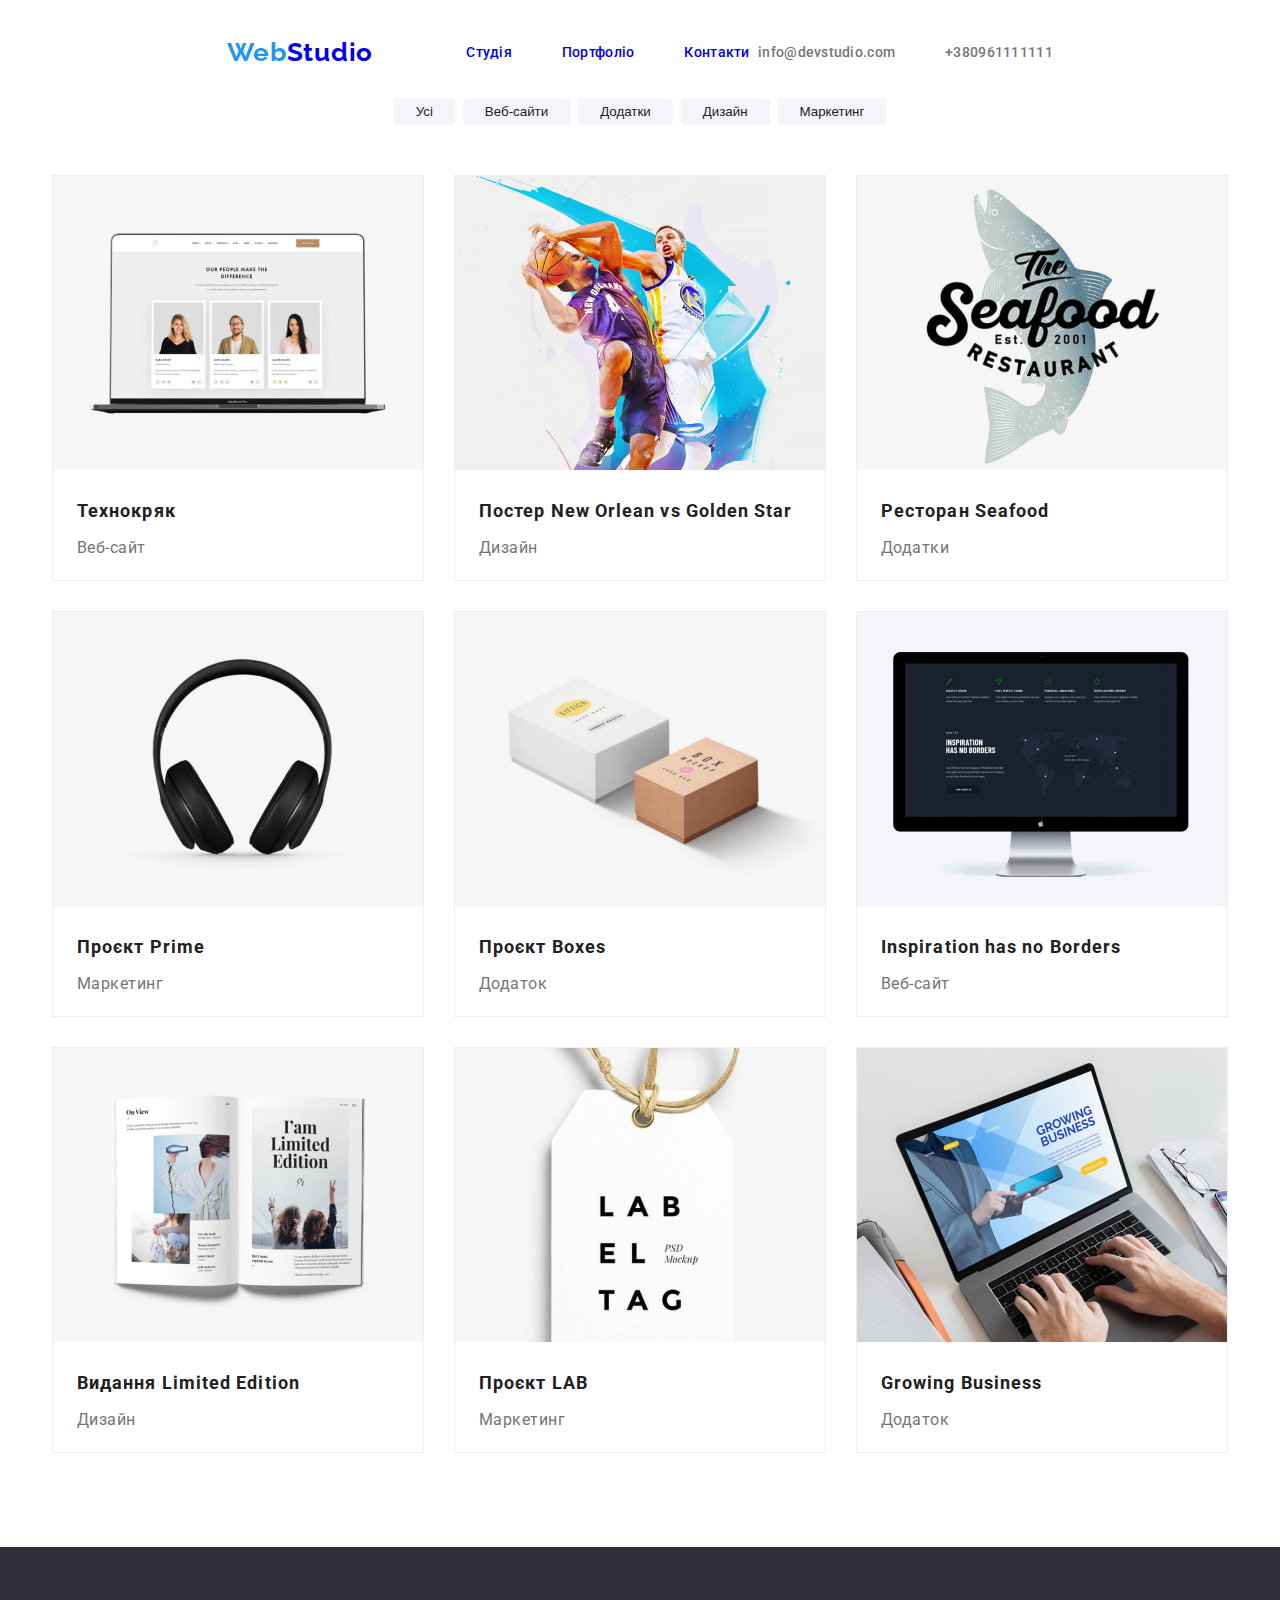
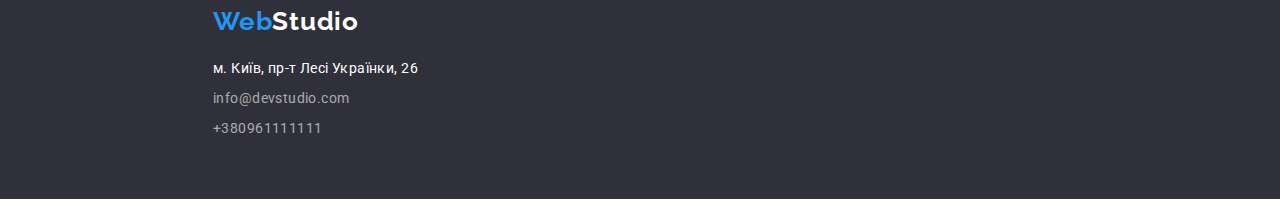
==== portfolio.html @ 9a968c68 "clone" ====
<!DOCTYPE html>
<html lang="uk">
    <head>
        <meta charset="UTF-8">
        <title>Portfolio WebStudio</title>
        <link rel="stylesheet" href="./style/style.css">
        <link href="https://fonts.googleapis.com/css?family=Roboto:400,500,700,900&display=swap" rel="stylesheet">
        <link href="https://fonts.googleapis.com/css?family=Raleway:700&display=swap" rel="stylesheet">
    </head>

    <body>
        <header id="pageTop" class="navigation-bar">
            <h1 class="hiden"></h1>
            <ul class="navigation">
                <li class="logo"><a href="./index.html"><span class="color-blue">Web</span><span class="color-black">Studio</span></a></li>
                <li class="nav-link"><a href="./index.html">Студія</a></li>
                <li class="nav-link"><a href="./portfolio.html">Портфоліо</a></li>
                <li class="nav-link"><a href="#contacts">Контакти</a></li>
            </ul>
            <ul class="adress">
                <li><a href="mailto:info@devstudio.com" class="adress email">info@devstudio.com</a></li>
                <li><a href="tel:+380961111111" class="adress">+380961111111</a></li>
            </ul>
        </header>

        <main>
            <section>
                <h1 class="hiden"></h1>
                <ul class="button-list">
                    <li><button type="button" class="nav-button">Усі</button></li>
                    <li><button type="button" class="nav-button">Веб-сайти</button></li>
                    <li><button type="button" class="nav-button">Додатки</button></li>
                    <li><button type="button" class="nav-button">Дизайн</button></li>
                    <li><button type="button" class="nav-button">Маркетинг</button></li>
                </ul>
    
                <ul class="portfolio-list-of-projects">
                    <li>
                        <img src="./images/tehnocrack.jpg" alt="Компьютер із сайтом на екрані" width="370px" height="294px">
                        <h3 class="project-name">Технокряк</h3>
                        <p class="project-category">Веб-сайт</p>
                    </li>
    
                    <li>
                        <img src="./images/poster_new_orlean.jpg" alt="Два баскетболісти у прижку" width="370px" height="294px">
                        <h3 class="project-name">Постер New Orlean vs Golden Star</h3>
                        <p class="project-category">Дизайн</p>
                    </li>
    
                    <li>
                        <img src="./images/restoran_seafood.jpg" alt="Назва ресторану Seafood на фоні риби" width="370px" height="294px">
                        <h3 class="project-name">Ресторан Seafood</h3>
                        <p class="project-category">Додатки</p>
                    </li>
    
                    <li>
                        <img src="./images/project_prime.jpg" alt="Навушники" width="370px" height="294px">
                        <h3 class="project-name">Проєкт Prime</h3>
                        <p class="project-category">Маркетинг</p>
                    </li>
    
                    <li>
                        <img src="./images/project_boxes.jpg" alt="Коробки" width="370px" height="294px">
                        <h3 class="project-name">Проєкт Boxes</h3>
                        <p class="project-category">Додаток</p>
                    </li>
    
                    <li>
                        <img src="./images/inspiration_has_no_borders.jpg" alt="Компьютер із сайтом на екрані" width="370px" height="294px">
                        <h3 class="project-name">Inspiration has no Borders</h3>
                        <p class="project-category">Веб-сайт</p>
                    </li>
    
                    <li>
                        <img src="./images/limited_edition.jpg" alt="Журнал Limited Edition" width="370px" height="294px">
                        <h3 class="project-name">Видання Limited Edition</h3>
                        <p class="project-category">Дизайн</p>
                    </li>
    
                    <li>
                        <img src="./images/project_lab.jpg" alt="Бірка із написом LAB EL TAG" width="370px" height="294px">
                        <h3 class="project-name">Проєкт LAB</h3>
                        <p class="project-category">Маркетинг</p>
                    </li>
    
                    <li>
                        <img src="./images/growing_bisness.jpg" alt="Ноутбук за яким працюють" width="370px" height="294px">
                        <h3 class="project-name">Growing Business</h3>
                        <p class="project-category">Додаток</p>
                    </li>
                </ul>
            </section>
        </main>



        <footer id="contacts" class="contacts">
            <address>
                <ul class="adress-list">
                    <li class="footer"><a href="./index.html" class="logo footer"><span class="color-blue">Web</span>Studio</a></li>
                    <li class="address-footer"><a href="https://goo.gl/maps/CPtrU1FHBa2aNyZL9" target="_blank" rel="noopener noreferrer nofollow" class="map-adress">м. Київ, пр-т Лесі Українки, 26</a></li>
                    <li class="address-footer"><a href="mailto:info@devstudio.com" class="email-tel">info@devstudio.com</a></li>
                    <li class="address-footer"><a href="tel:+380961111111" class="email-tel">+380961111111</a></li>
                </ul>
            </address>
        </footer>

    </body>
</html>
---- style/style.css ----
p,
h1,
h2,
h3,
h4,
h5,
h6 {
  margin: 0;
}

ul,
ol {
  margin: 0;
  padding-left: 0;
}

button {
  cursor: pointer;
}

address {
  font-style: normal;
}

ul{
    list-style-type: none;
}

a{
    text-decoration: none;
}

a:visited{
    color: rgba(33, 33, 33, 1);
}

a:hover{
    color: rgba(33, 150, 243, 1);
}

a:focus{
    color: rgba(33, 150, 243, 1);
}

button:hover{
    cursor: pointer;
}

body{
    font-family: 'Roboto', 'Raleway', sans-serif;
    background-color: #FFFFFF;
    color: #212121;
    font-size: 14px;
}

.hiden{
    display: none;
}

.section-title{
    font-weight: 700;
    font-size: 36px;
    line-height: 1.17;
    text-align: center;
    letter-spacing: 0.03em;
    color: rgba(33, 33, 33, 1);
}




.navigation-bar{
    background: rgba(255, 255, 255, 1);
    height: 41px;
    display: flex;
    flex-direction: row;
    justify-content: space-around;
    align-items: center;
    padding: 24px 215px 25px 215px;
}

.navigation{
    display: flex;
    align-content: center;
    justify-content: center;
    align-items: center;
}

.nav-link{
    margin-left: 50px;
    font-weight: 500;
    
    line-height: 1.15;
    letter-spacing: 0.02em;
}

.adress{
    color: rgba(117, 117, 117, 1);
    display: flex;
    align-content: center;
    justify-content: center;
    align-items: center;
    font-weight: 500;
    
    line-height: 1.15;
    letter-spacing: 0.02em;
}

.email{
    margin-right: 50px;
}

.logo{
    margin-right: 43px;
    font-family: 'Raleway';
    font-weight: 700;
    font-size: 26px;
    line-height: 1.15;
    letter-spacing: 0.03em;
    color: rgba(0, 0, 0, 1);
}

.color-blue{
    color: rgba(33, 150, 243, 1);

}




.hero-section{
     
    margin-left: calc(50% - 50vw);
    width: 100vw;
    height: 600px;
    background: rgba(47, 48, 58, 1);
    color: rgba(255, 255, 255, 1);
    display: flex;
    align-items: center;
    flex-wrap: wrap;
    align-content: center;
    justify-content: center;
    flex-direction: column;
}

.hero-title{
    font-weight: 900;
    font-size: 44px;
    line-height: 1.365;
    text-align: center;
    letter-spacing: 0.06em;
    text-transform: uppercase;
}

.make-order{
    width: 216px;
    height: 50px;
    background: rgba(33, 150, 243, 1);
    box-shadow: 0px 4px 4px rgba(0, 0, 0, 0.15);
    border-radius: 4px;
    border: 0px;
    margin: 30px auto 0;
    color: rgba(255, 255, 255, 1);
    font-size: 16px;
}



.feature-list{
    width: fit-content;
    margin: 120px auto 0;
    gap: 30px;
    display: flex;
    align-content: center;
    flex-direction: row;
    align-items: flex-start;
    justify-content: center;
}

.feature{
    width: 270px;
}

.feature-mean{
    line-height: 1.72;
    letter-spacing: 0.03em;
    color: rgba(117, 117, 117, 1);
}

.feature-title{
    line-height: 0.98;
    letter-spacing: 0.03em;
    text-transform: uppercase;
    color: rgba(33, 33, 33, 1);
}




.portfolio-img{
    display: flex;
    flex-direction: row;
    align-content: center;
    justify-content: center;
    align-items: center;
    gap: 30px;
}

.portfolio{
    padding-bottom: 94px;
    margin-left: calc(50% - 50vw);
    width: 100vw;
    padding-top: 94px;
}

.portfolio > h2{
    margin-bottom: 50px;
}




.team{
     
    margin-left: calc(50% - 50vw);
    width: 100vw;
    background: rgba(245, 244, 250, 1);
    padding-bottom: 94px;
    padding-top: 94px;
}

.team > h2{
    margin-bottom: 50px;
}

.team-list{
    display: flex;
    gap: 30px;
    width: fit-content;
    margin: 0 auto;
}

.part-of-team{
    background: #FFFFFF;
    width: 270px;
    height: 368px;
    box-shadow: 0px 1px 3px rgba(0, 0, 0, 0.12), 0px 1px 1px rgba(0, 0, 0, 0.14), 0px 2px 1px rgba(0, 0, 0, 0.2);
    border-radius: 0px 0px 4px 4px;
     
    padding: 0;
}

.team-member-name{
    margin: 30px auto 10px;

    font-weight: 500;
    font-size: 16px;
    line-height: 1.2;
    text-align: center;
    letter-spacing: 0.03em;
    color: rgba(33, 33, 33, 1);
}

.team-member-post{
    margin: 10px auto 30px;

    font-size: 16px;
    line-height: 1.2;
    text-align: center;
    letter-spacing: 0.03em;
    color: rgba(117, 117, 117, 1);
}



.contacts{
    margin-left: calc(50% - 50vw);
    width: 100vw;
    background: rgba(47, 48, 58, 1);
    height: 192px;
    padding-top: 60px;
    margin-bottom: -5px;
}

.adress-list{
    margin-left: 213px;
}

.footer{
    height: 31px;
    margin-bottom: 20px;
}

.logo.footer{
    color: rgba(255, 255, 255, 1);
}

.address-footer{
    margin-bottom: 9px;
    line-height: 1.5;
    letter-spacing: 0.03em;
    font-style: normal;
}

.email-tel{
    color: rgba(255, 255, 255, 0.6);
}

.map-adress{
    color: rgba(255, 255, 255, 1);
}

.map-adress:hover{
    color: rgba(255, 255, 255, 1);
}



.nav-button{
    padding: 6px 22px;
    background: rgba(245, 244, 250, 1);
    border-radius: 4px;
    border: 0px;
    color: rgba(33, 33, 33, 1);
}

.nav-button:hover{
    background: rgba(33, 150, 243, 1);
    box-shadow: 0px 3px 1px rgba(0, 0, 0, 0.1), 0px 1px 2px rgba(0, 0, 0, 0.08), 0px 2px 2px rgba(0, 0, 0, 0.12);
    border-radius: 4px;
    color: rgba(255, 255, 255, 1);
}

.nav-button:focus{
    background: rgba(33, 150, 243, 1);
    box-shadow: 0px 3px 1px rgba(0, 0, 0, 0.1), 0px 1px 2px rgba(0, 0, 0, 0.08), 0px 2px 2px rgba(0, 0, 0, 0.12);
    border-radius: 4px;
    color: rgba(255, 255, 255, 1);
}

.button-list{
    display: flex;
    align-items: center;
    flex-wrap: nowrap;
    flex-direction: row;
    justify-content: center;
    gap: 8px;
}




.portfolio-list-of-projects{
    margin: 0 auto 94px;
    margin-top: 50px;
    display: flex;
    flex-wrap: wrap;
    align-items: center;
    justify-content: center;
    flex-direction: row;
    align-content: center;
    gap: 30px;
    width: 1200px;
}

.portfolio-list-of-projects>li{
    width: 370px;
    height: 404px;
    border: 1px solid rgb(238, 238, 238);
}

.project-name{
    width: 322px;
    margin: 20px 24px 0;


     
    font-weight: 700;
    font-size: 18px;
    line-height: 2;
    letter-spacing: 0.06em;
    color: rgba(33, 33, 33, 1);
}

.project-category{
    width: 322px;
    margin: 4px 24px 20px;

     
    
    font-size: 16px;
    line-height: 1.88;
    letter-spacing: 0.03em;
    color: rgba(117, 117, 117, 1);
}
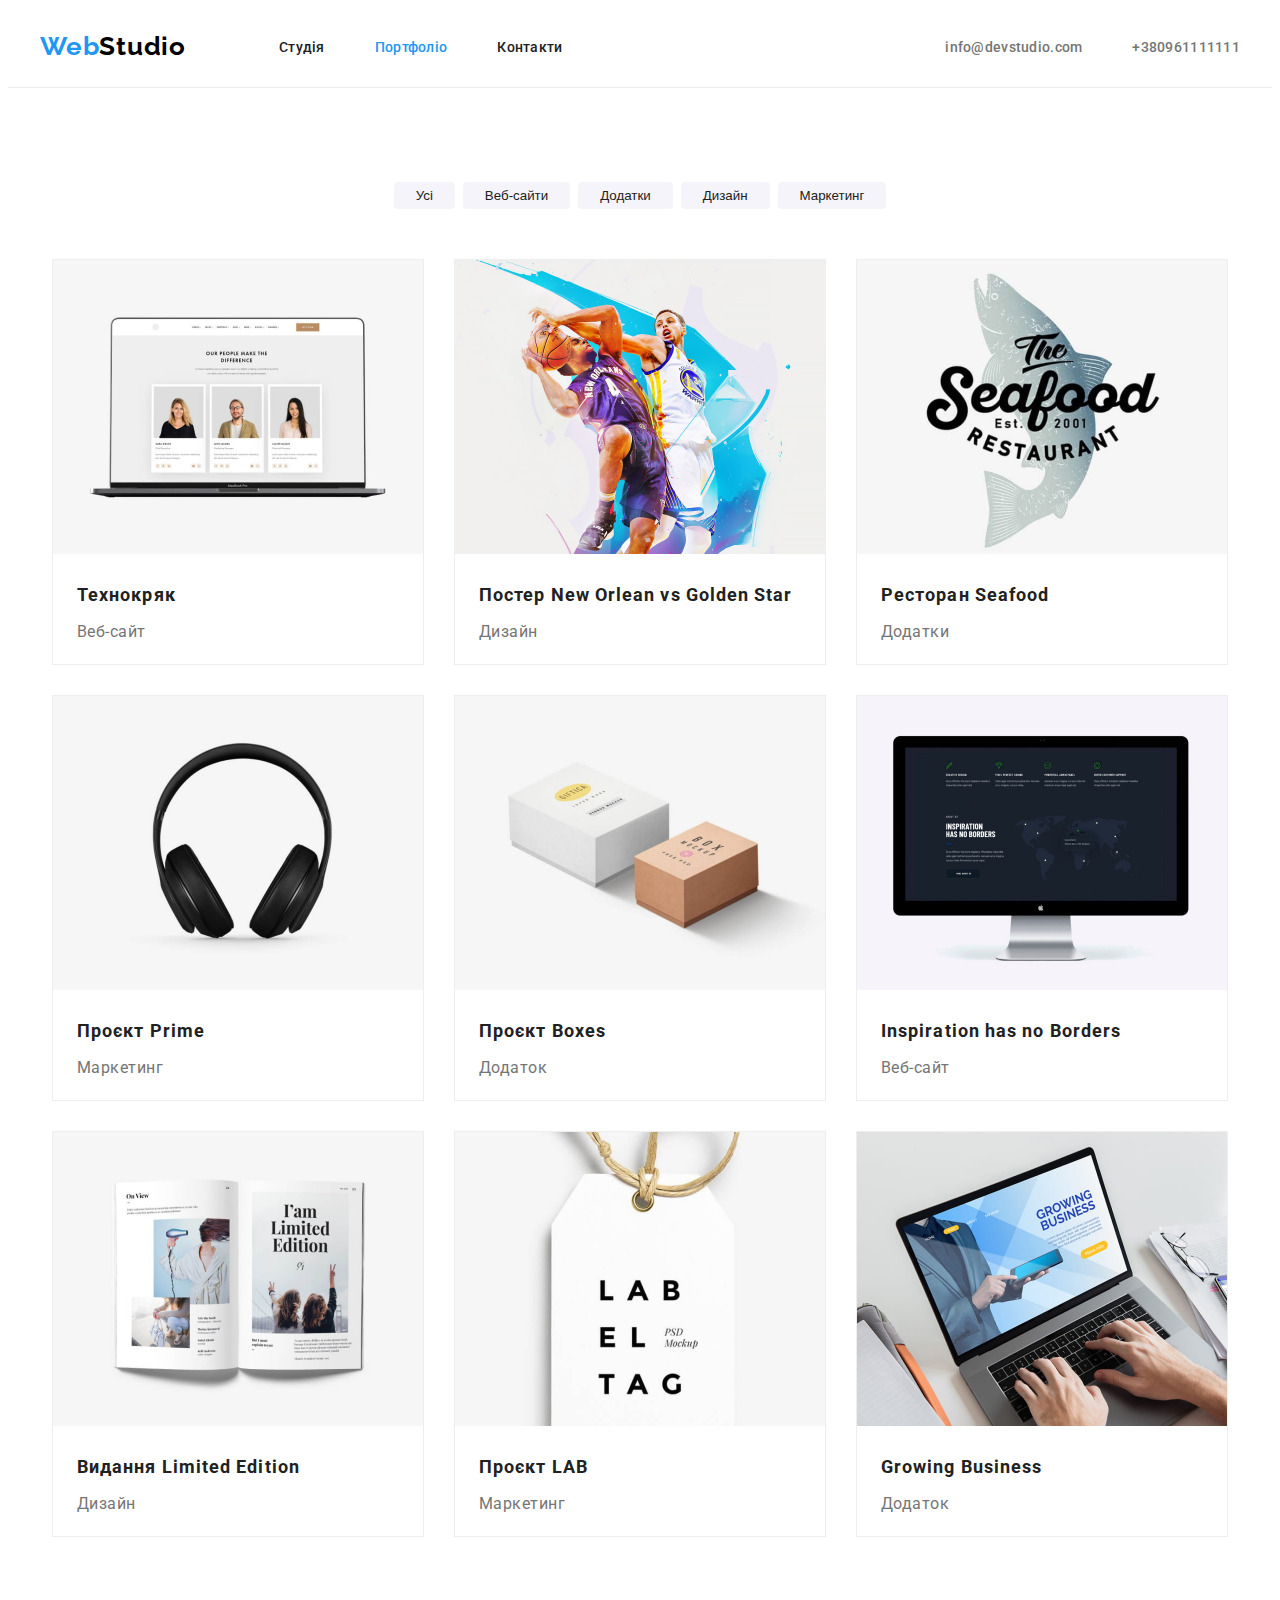
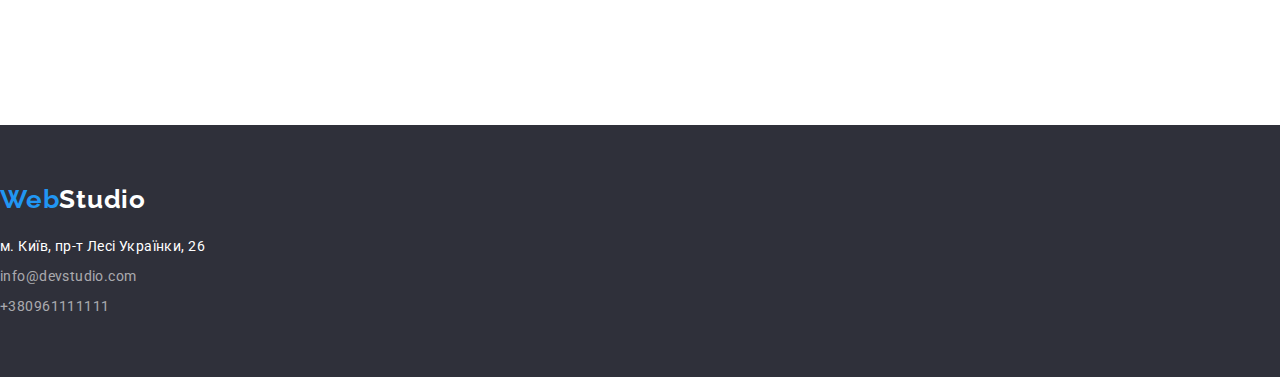
==== commit 7d9128a2: "виправлення с 3 домашнього" ====
--- a/portfolio.html
+++ b/portfolio.html
@@ -10,85 +10,88 @@
 
     <body>
         <header id="pageTop" class="navigation-bar">
-            <h1 class="hiden"></h1>
-            <ul class="navigation">
-                <li class="logo"><a href="./index.html"><span class="color-blue">Web</span><span class="color-black">Studio</span></a></li>
-                <li class="nav-link"><a href="./index.html">Студія</a></li>
-                <li class="nav-link"><a href="./portfolio.html">Портфоліо</a></li>
-                <li class="nav-link"><a href="#contacts">Контакти</a></li>
-            </ul>
-            <ul class="adress">
-                <li><a href="mailto:info@devstudio.com" class="adress email">info@devstudio.com</a></li>
-                <li><a href="tel:+380961111111" class="adress">+380961111111</a></li>
-            </ul>
+            <div class="container navigation-container">
+                <ul class="navigation">
+                    <li><a href="./index.html" class="logo"><span class="color-blue">Web</span>Studio</a></li>
+                    <li><a href="./index.html" class="nav-link">Студія</a></li>
+                    <li><a href="./portfolio.html" class="nav-link current">Портфоліо</a></li>
+                    <li><a href="#contacts" class="nav-link">Контакти</a></li>
+                </ul>
+                <ul class="adress">
+                    <li><a href="mailto:info@devstudio.com" class="adress email">info@devstudio.com</a></li>
+                    <li><a href="tel:+380961111111" class="adress">+380961111111</a></li>
+                </ul>
+            </div>
         </header>
 
         <main>
-            <section>
-                <h1 class="hiden"></h1>
-                <ul class="button-list">
-                    <li><button type="button" class="nav-button">Усі</button></li>
-                    <li><button type="button" class="nav-button">Веб-сайти</button></li>
-                    <li><button type="button" class="nav-button">Додатки</button></li>
-                    <li><button type="button" class="nav-button">Дизайн</button></li>
-                    <li><button type="button" class="nav-button">Маркетинг</button></li>
-                </ul>
-    
-                <ul class="portfolio-list-of-projects">
-                    <li>
-                        <img src="./images/tehnocrack.jpg" alt="Компьютер із сайтом на екрані" width="370px" height="294px">
-                        <h3 class="project-name">Технокряк</h3>
-                        <p class="project-category">Веб-сайт</p>
-                    </li>
-    
-                    <li>
-                        <img src="./images/poster_new_orlean.jpg" alt="Два баскетболісти у прижку" width="370px" height="294px">
-                        <h3 class="project-name">Постер New Orlean vs Golden Star</h3>
-                        <p class="project-category">Дизайн</p>
-                    </li>
-    
-                    <li>
-                        <img src="./images/restoran_seafood.jpg" alt="Назва ресторану Seafood на фоні риби" width="370px" height="294px">
-                        <h3 class="project-name">Ресторан Seafood</h3>
-                        <p class="project-category">Додатки</p>
-                    </li>
-    
-                    <li>
-                        <img src="./images/project_prime.jpg" alt="Навушники" width="370px" height="294px">
-                        <h3 class="project-name">Проєкт Prime</h3>
-                        <p class="project-category">Маркетинг</p>
-                    </li>
-    
-                    <li>
-                        <img src="./images/project_boxes.jpg" alt="Коробки" width="370px" height="294px">
-                        <h3 class="project-name">Проєкт Boxes</h3>
-                        <p class="project-category">Додаток</p>
-                    </li>
-    
-                    <li>
-                        <img src="./images/inspiration_has_no_borders.jpg" alt="Компьютер із сайтом на екрані" width="370px" height="294px">
-                        <h3 class="project-name">Inspiration has no Borders</h3>
-                        <p class="project-category">Веб-сайт</p>
-                    </li>
-    
-                    <li>
-                        <img src="./images/limited_edition.jpg" alt="Журнал Limited Edition" width="370px" height="294px">
-                        <h3 class="project-name">Видання Limited Edition</h3>
-                        <p class="project-category">Дизайн</p>
-                    </li>
-    
-                    <li>
-                        <img src="./images/project_lab.jpg" alt="Бірка із написом LAB EL TAG" width="370px" height="294px">
-                        <h3 class="project-name">Проєкт LAB</h3>
-                        <p class="project-category">Маркетинг</p>
-                    </li>
-    
-                    <li>
-                        <img src="./images/growing_bisness.jpg" alt="Ноутбук за яким працюють" width="370px" height="294px">
-                        <h3 class="project-name">Growing Business</h3>
-                        <p class="project-category">Додаток</p>
-                    </li>
-                </ul>
+            <section class="section">
+                <div class="container">
+                    <h1 class="hiden"></h1>
+                    <ul class="button-list">
+                        <li><button type="button" class="nav-button">Усі</button></li>
+                        <li><button type="button" class="nav-button">Веб-сайти</button></li>
+                        <li><button type="button" class="nav-button">Додатки</button></li>
+                        <li><button type="button" class="nav-button">Дизайн</button></li>
+                        <li><button type="button" class="nav-button">Маркетинг</button></li>
+                    </ul>
+        
+                    <ul class="portfolio-list-of-projects">
+                        <li>
+                            <img src="./images/tehnocrack.jpg" alt="Компьютер із сайтом на екрані" width="370px" height="294px">
+                            <h3 class="project-name">Технокряк</h3>
+                            <p class="project-category">Веб-сайт</p>
+                        </li>
+        
+                        <li>
+                            <img src="./images/poster_new_orlean.jpg" alt="Два баскетболісти у прижку" width="370px" height="294px">
+                            <h3 class="project-name">Постер New Orlean vs Golden Star</h3>
+                            <p class="project-category">Дизайн</p>
+                        </li>
+        
+                        <li>
+                            <img src="./images/restoran_seafood.jpg" alt="Назва ресторану Seafood на фоні риби" width="370px" height="294px">
+                            <h3 class="project-name">Ресторан Seafood</h3>
+                            <p class="project-category">Додатки</p>
+                        </li>
+        
+                        <li>
+                            <img src="./images/project_prime.jpg" alt="Навушники" width="370px" height="294px">
+                            <h3 class="project-name">Проєкт Prime</h3>
+                            <p class="project-category">Маркетинг</p>
+                        </li>
+        
+                        <li>
+                            <img src="./images/project_boxes.jpg" alt="Коробки" width="370px" height="294px">
+                            <h3 class="project-name">Проєкт Boxes</h3>
+                            <p class="project-category">Додаток</p>
+                        </li>
+        
+                        <li>
+                            <img src="./images/inspiration_has_no_borders.jpg" alt="Компьютер із сайтом на екрані" width="370px" height="294px">
+                            <h3 class="project-name">Inspiration has no Borders</h3>
+                            <p class="project-category">Веб-сайт</p>
+                        </li>
+        
+                        <li>
+                            <img src="./images/limited_edition.jpg" alt="Журнал Limited Edition" width="370px" height="294px">
+                            <h3 class="project-name">Видання Limited Edition</h3>
+                            <p class="project-category">Дизайн</p>
+                        </li>
+        
+                        <li>
+                            <img src="./images/project_lab.jpg" alt="Бірка із написом LAB EL TAG" width="370px" height="294px">
+                            <h3 class="project-name">Проєкт LAB</h3>
+                            <p class="project-category">Маркетинг</p>
+                        </li>
+        
+                        <li>
+                            <img src="./images/growing_bisness.jpg" alt="Ноутбук за яким працюють" width="370px" height="294px">
+                            <h3 class="project-name">Growing Business</h3>
+                            <p class="project-category">Додаток</p>
+                        </li>
+                    </ul>
+                </div>
             </section>
         </main>
 
--- a/style/style.css
+++ b/style/style.css
@@ -34,6 +34,10 @@
     color: rgba(33, 33, 33, 1);
 }
 
+a{
+    color: rgba(33, 33, 33, 1);
+}
+
 a:hover{
     color: rgba(33, 150, 243, 1);
 }
@@ -53,6 +57,18 @@
     font-size: 14px;
 }
 
+.section{
+    padding-top: 94px;
+    padding-bottom: 94px;
+}
+
+.container{
+    width: 1200px;
+    padding-right: 15px;
+    padding-left: 15px;
+    margin: 0 auto;
+}
+
 .hiden{
     display: none;
 }
@@ -64,19 +80,23 @@
     text-align: center;
     letter-spacing: 0.03em;
     color: rgba(33, 33, 33, 1);
-}
-
-
+    margin-bottom: 50px;
+}
 
 
 .navigation-bar{
+    padding-top: 24px;
+    padding-bottom: 24px;
     background: rgba(255, 255, 255, 1);
-    height: 41px;
+    height: 31px;
+    border-bottom: 1px solid rgba(236, 236, 236, 1);
+}
+
+.navigation-container{
     display: flex;
     flex-direction: row;
     justify-content: space-around;
     align-items: center;
-    padding: 24px 215px 25px 215px;
 }
 
 .navigation{
@@ -89,7 +109,6 @@
 .nav-link{
     margin-left: 50px;
     font-weight: 500;
-    
     line-height: 1.15;
     letter-spacing: 0.02em;
 }
@@ -101,7 +120,7 @@
     justify-content: center;
     align-items: center;
     font-weight: 500;
-    
+    margin-left: auto;
     line-height: 1.15;
     letter-spacing: 0.02em;
 }
@@ -129,18 +148,19 @@
 
 
 .hero-section{
-     
-    margin-left: calc(50% - 50vw);
-    width: 100vw;
-    height: 600px;
+    padding-top: 200px;
+    padding-bottom: 200px;
     background: rgba(47, 48, 58, 1);
     color: rgba(255, 255, 255, 1);
-    display: flex;
-    align-items: center;
-    flex-wrap: wrap;
-    align-content: center;
-    justify-content: center;
-    flex-direction: column;
+}
+
+.hero-container{
+        display: flex;
+        align-items: center;
+        flex-wrap: wrap;
+        align-content: center;
+        justify-content: center;
+        flex-direction: column;
 }
 
 .hero-title{
@@ -167,14 +187,18 @@
 
 
 .feature-list{
+    margin: 0 auto;
     width: fit-content;
-    margin: 120px auto 0;
-    gap: 30px;
     display: flex;
     align-content: center;
     flex-direction: row;
     align-items: flex-start;
     justify-content: center;
+    gap: 30px;
+}
+
+.feature-list-container{
+    
 }
 
 .feature{
@@ -221,12 +245,9 @@
 
 
 .team{
-     
     margin-left: calc(50% - 50vw);
     width: 100vw;
     background: rgba(245, 244, 250, 1);
-    padding-bottom: 94px;
-    padding-top: 94px;
 }
 
 .team > h2{
@@ -246,13 +267,11 @@
     height: 368px;
     box-shadow: 0px 1px 3px rgba(0, 0, 0, 0.12), 0px 1px 1px rgba(0, 0, 0, 0.14), 0px 2px 1px rgba(0, 0, 0, 0.2);
     border-radius: 0px 0px 4px 4px;
-     
     padding: 0;
 }
 
 .team-member-name{
     margin: 30px auto 10px;
-
     font-weight: 500;
     font-size: 16px;
     line-height: 1.2;
@@ -282,10 +301,6 @@
     margin-bottom: -5px;
 }
 
-.adress-list{
-    margin-left: 213px;
-}
-
 .footer{
     height: 31px;
     margin-bottom: 20px;
@@ -392,4 +407,8 @@
     line-height: 1.88;
     letter-spacing: 0.03em;
     color: rgba(117, 117, 117, 1);
+}
+
+.nav-link.current {
+    color: rgba(33, 150, 243, 1);
 }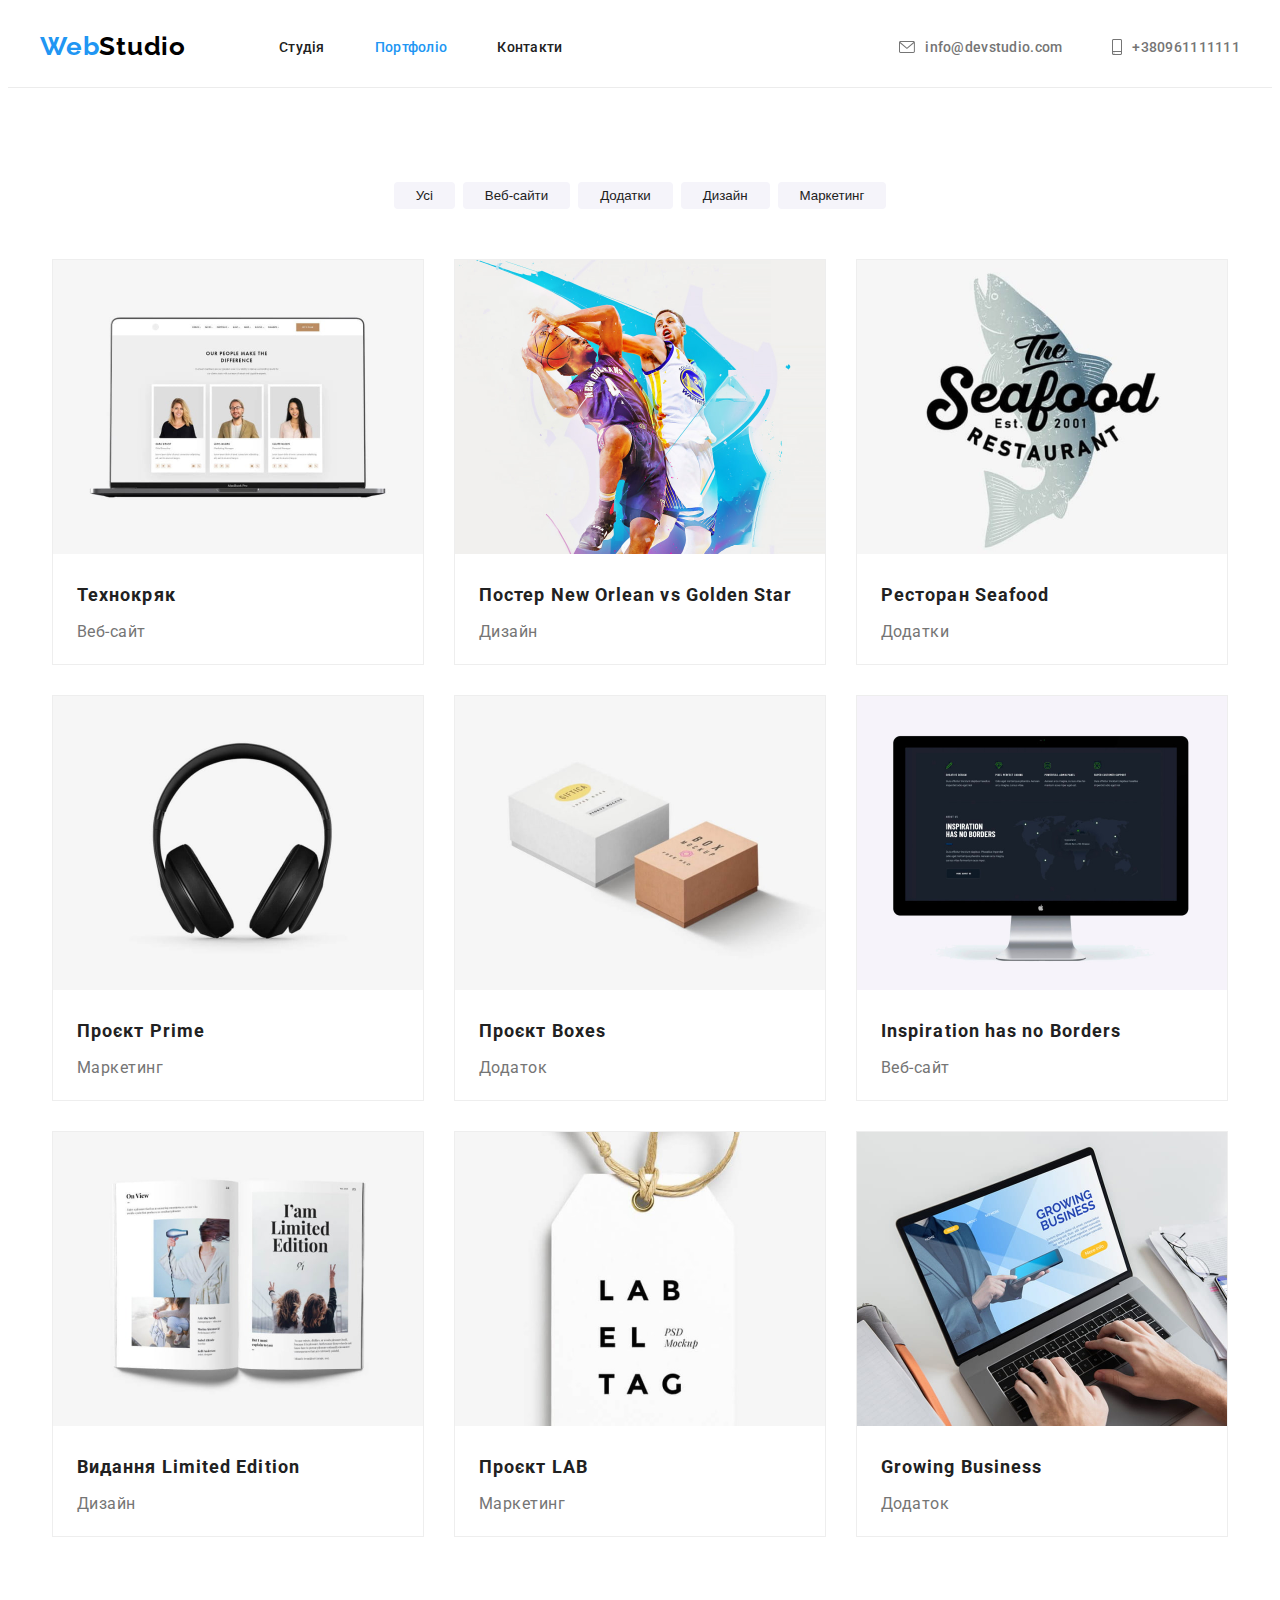
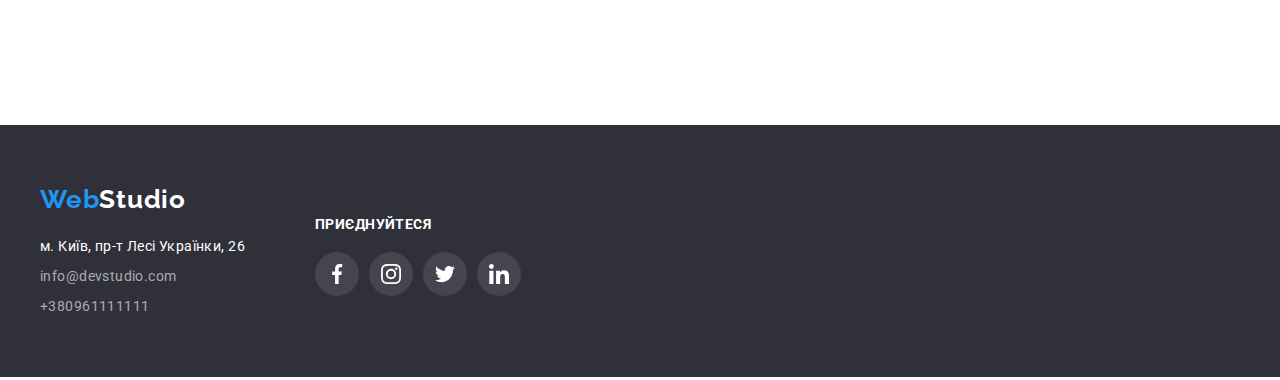
==== commit 6fb49c8e: "виконав" ====
--- a/portfolio.html
+++ b/portfolio.html
@@ -17,9 +17,19 @@
                     <li><a href="./portfolio.html" class="nav-link current">Портфоліо</a></li>
                     <li><a href="#contacts" class="nav-link">Контакти</a></li>
                 </ul>
-                <ul class="adress">
-                    <li><a href="mailto:info@devstudio.com" class="adress email">info@devstudio.com</a></li>
-                    <li><a href="tel:+380961111111" class="adress">+380961111111</a></li>
+                <ul class="adress-list-header">
+                    <li><a href="mailto:info@devstudio.com" class="adress email">
+                            <svg class="adress-icon" width="16" height="12">
+                                <use href="./images/icons.svg#icon-envelope-1"></use>
+                            </svg>
+                            info@devstudio.com
+                        </a></li>
+                    <li><a href="tel:+380961111111" class="adress">
+                            <svg class="adress-icon" width="10" height="16">
+                                <use href="./images/icons.svg#icon-smartphone-1"></use>
+                            </svg>
+                            +380961111111
+                        </a></li>
                 </ul>
             </div>
         </header>
@@ -98,14 +108,52 @@
 
 
         <footer id="contacts" class="contacts">
-            <address>
-                <ul class="adress-list">
-                    <li class="footer"><a href="./index.html" class="logo footer"><span class="color-blue">Web</span>Studio</a></li>
-                    <li class="address-footer"><a href="https://goo.gl/maps/CPtrU1FHBa2aNyZL9" target="_blank" rel="noopener noreferrer nofollow" class="map-adress">м. Київ, пр-т Лесі Українки, 26</a></li>
-                    <li class="address-footer"><a href="mailto:info@devstudio.com" class="email-tel">info@devstudio.com</a></li>
-                    <li class="address-footer"><a href="tel:+380961111111" class="email-tel">+380961111111</a></li>
-                </ul>
-            </address>
+            <div class="container contacts-container">
+                <address>
+                    <ul class="adress-list">
+                        <li class="footer"><a href="./index.html" class="logo footer"><span
+                                    class="color-blue">Web</span>Studio</a></li>
+                        <li class="address-footer"><a href="https://goo.gl/maps/CPtrU1FHBa2aNyZL9" target="_blank"
+                                rel="noopener noreferrer nofollow" class="map-adress">м. Київ, пр-т Лесі Українки, 26</a></li>
+                        <li class="address-footer"><a href="mailto:info@devstudio.com" class="email-tel">info@devstudio.com</a>
+                        </li>
+                        <li class="address-footer"><a href="tel:+380961111111" class="email-tel">+380961111111</a></li>
+                    </ul>
+                </address>
+                <div class="footer-soc-container">
+                    <h3 class="footer-soc-text">Приєднуйтеся</h3>
+                    <ul class="team-soc-list footer-soc-list">
+                        <li class="team-soc-item footer-soc-item">
+                            <a href="" class="team-soc-link">
+                                <svg class="team-soc-icon footer-soc-icon" width="44" height="44">
+                                    <use href="./images/icons.svg#icon-facebook-1"></use>
+                                </svg>
+                            </a>
+                        </li>
+                        <li class="team-soc-item footer-soc-item">
+                            <a href="" class="team-soc-link">
+                                <svg class="team-soc-icon footer-soc-icon" width="44" height="44">
+                                    <use href="./images/icons.svg#icon-instagram-2"></use>
+                                </svg>
+                            </a>
+                        </li>
+                        <li class="team-soc-item footer-soc-item">
+                            <a href="" class="team-soc-link">
+                                <svg class="team-soc-icon footer-soc-icon" width="44" height="44">
+                                    <use href="./images/icons.svg#icon-twitter-1"></use>
+                                </svg>
+                            </a>
+                        </li>
+                        <li class="team-soc-item footer-soc-item">
+                            <a href="" class="team-soc-link">
+                                <svg class="team-soc-icon footer-soc-icon" width="44" height="44">
+                                    <use href="./images/icons.svg#icon-linkedin-1"></use>
+                                </svg>
+                            </a>
+                        </li>
+                    </ul>
+                </div>
+            </div>
         </footer>
 
     </body>
--- a/style/style.css
+++ b/style/style.css
@@ -57,6 +57,17 @@
     font-size: 14px;
 }
 
+.icon-container{
+    width: 270px;
+    height: 120px;
+    display: flex;
+    justify-content: center;
+    align-items: center;
+    background-color: rgba(245, 244, 250, 1);
+    border-radius: 4px;
+    margin-bottom: 30px;
+}
+
 .section{
     padding-top: 94px;
     padding-bottom: 94px;
@@ -113,16 +124,37 @@
     letter-spacing: 0.02em;
 }
 
+.adress-icon{
+    fill: rgba(117, 117, 117, 1);
+    margin-right: 10px;
+}
+
 .adress{
     color: rgba(117, 117, 117, 1);
-    display: flex;
-    align-content: center;
-    justify-content: center;
-    align-items: center;
     font-weight: 500;
-    margin-left: auto;
     line-height: 1.15;
     letter-spacing: 0.02em;
+    display: flex;
+    align-content: center;
+    justify-content: center;
+    align-items: center;
+    margin-left: auto;
+}
+
+.adress-list-header{
+    display: flex;
+    align-content: center;
+    justify-content: center;
+    align-items: center;
+    margin-left: auto;
+}
+
+.adress:hover{
+    color: rgba(33, 150, 243, 1);
+}
+
+.adress:hover .adress-icon{
+    fill: rgba(33, 150, 243, 1);
 }
 
 .email{
@@ -141,7 +173,6 @@
 
 .color-blue{
     color: rgba(33, 150, 243, 1);
-
 }
 
 
@@ -152,6 +183,7 @@
     padding-bottom: 200px;
     background: rgba(47, 48, 58, 1);
     color: rgba(255, 255, 255, 1);
+    background-image: linear-gradient(rgba(47, 48, 58, 0.4), rgba(47, 48, 58, 0.4)), url(../images/hero_background_img.jpg);
 }
 
 .hero-container{
@@ -201,6 +233,10 @@
     
 }
 
+.feture-list-icon{
+    fill: rgba(33, 33, 33, 1);
+}
+
 .feature{
     width: 270px;
 }
@@ -264,10 +300,48 @@
 .part-of-team{
     background: #FFFFFF;
     width: 270px;
-    height: 368px;
+    height: 428px;
     box-shadow: 0px 1px 3px rgba(0, 0, 0, 0.12), 0px 1px 1px rgba(0, 0, 0, 0.14), 0px 2px 1px rgba(0, 0, 0, 0.2);
     border-radius: 0px 0px 4px 4px;
     padding: 0;
+}
+
+.team-soc-item{
+    width: 44px;
+    height: 44px;
+    display: flex;
+    justify-content: center;
+    align-items: center;
+}
+
+.team-soc-link {
+    width: 44px;
+    height: 44px;
+    display: flex;
+    justify-content: center;
+    align-items: center;
+    border-radius: 50%;
+}
+
+.team-soc-list{
+    width: 206px;
+    display: flex;
+    justify-content: center;
+    gap: 10px;
+}
+
+.team-soc-icon{
+    width: 20px;
+    height: 20px;
+    fill: rgba(175, 177, 184, 1);
+}
+
+.team-soc-link:hover{
+    background-color: rgba(33, 150, 243, 1);
+}
+
+.team-soc-link:hover .team-soc-icon{
+    fill: rgba(255, 255, 255, 1);
 }
 
 .team-member-name{
@@ -281,13 +355,45 @@
 }
 
 .team-member-post{
-    margin: 10px auto 30px;
+    margin: 10px auto 16px;
 
     font-size: 16px;
     line-height: 1.2;
     text-align: center;
     letter-spacing: 0.03em;
     color: rgba(117, 117, 117, 1);
+}
+
+
+.regular-customer-list{
+    display: flex;
+    justify-content: center;
+    align-items: center;
+    gap: 30px;
+}
+
+.regular-customer-link{
+    width: 170px;
+    height: 92px;
+    border: 1px solid rgba(175, 177, 184, 1);
+    border-radius: 4px;
+    display: flex;
+    justify-content: center;
+    align-items: center;
+}
+
+.regular-customer-icon{
+    width: 106px;
+    height: 60px;
+    fill: rgba(175, 177, 184, 1);
+}
+
+.regular-customer-link:hover{
+    border: 1px solid rgba(33, 150, 243, 1);
+}
+
+.regular-customer-link:hover .regular-customer-icon{
+    fill: rgba(33, 150, 243, 1);
 }
 
 
@@ -301,9 +407,43 @@
     margin-bottom: -5px;
 }
 
+.contacts-container{
+    display: flex;
+    align-items: center;
+}
+
 .footer{
     height: 31px;
     margin-bottom: 20px;
+}
+
+.footer-soc-text{
+    font-family: 'Roboto';
+        font-style: normal;
+        font-weight: 700;
+        font-size: 14px;
+        line-height: 16px;
+        letter-spacing: 0.03em;
+        text-transform: uppercase;
+    
+        color: #FFFFFF;
+}
+
+.footer-soc-item{
+    background-color: rgba(255, 255, 255, 0.1);
+    border-radius: 50%;
+}
+
+.footer-soc-icon{
+    fill: rgba(255, 255, 255, 1);
+}
+
+.footer-soc-list{
+    margin-top: 20px;
+}
+
+.footer-soc-container{
+    margin-left: 70px;
 }
 
 .logo.footer{
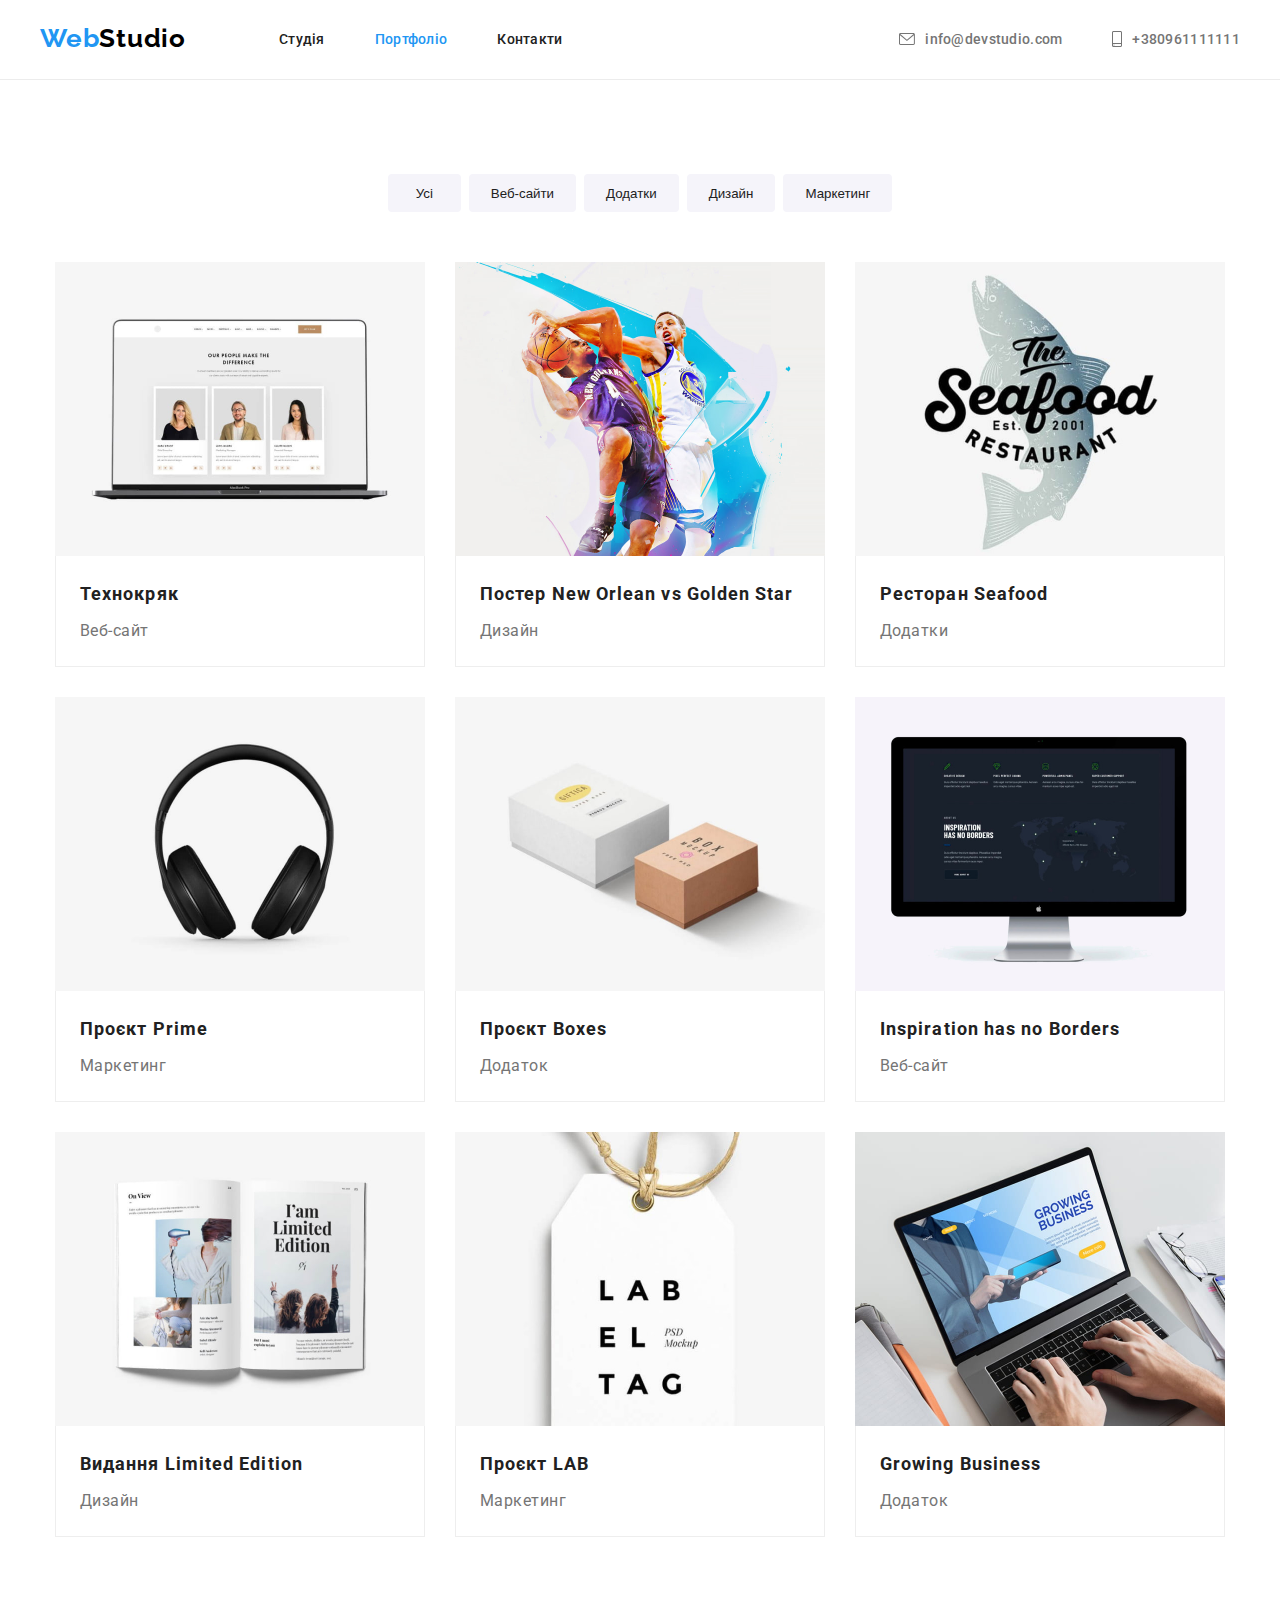
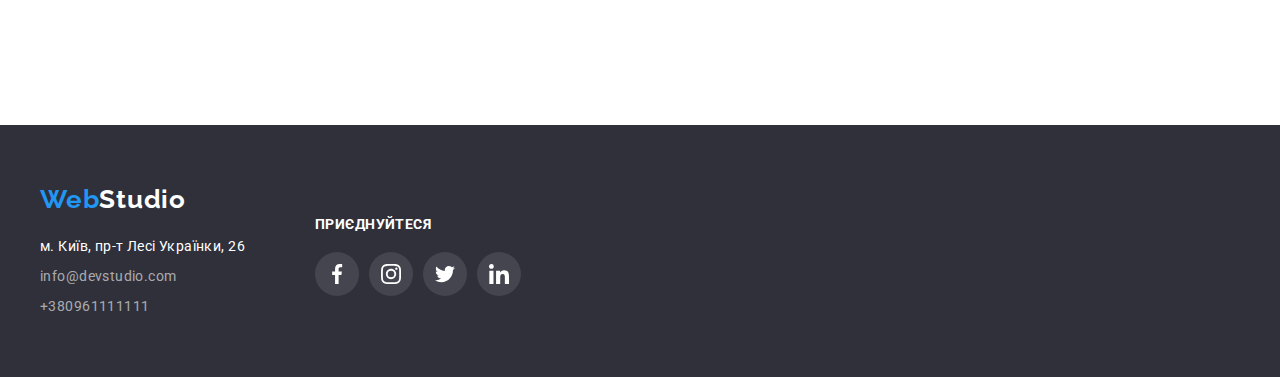
==== commit 6e25bb41: "fixed" ====
--- a/portfolio.html
+++ b/portfolio.html
@@ -48,57 +48,93 @@
         
                     <ul class="portfolio-list-of-projects">
                         <li>
-                            <img src="./images/tehnocrack.jpg" alt="Компьютер із сайтом на екрані" width="370px" height="294px">
-                            <h3 class="project-name">Технокряк</h3>
-                            <p class="project-category">Веб-сайт</p>
+                            <a class="portfolio-project-item">
+                                <img src="./images/tehnocrack.jpg" alt="Компьютер із сайтом на екрані" width="370px" height="294px">
+                                <div class="border-for-link">
+                                    <h2 class="project-name">Технокряк</h2>
+                                    <p class="project-category">Веб-сайт</p>
+                                </div>
+                            </a>
                         </li>
         
                         <li>
-                            <img src="./images/poster_new_orlean.jpg" alt="Два баскетболісти у прижку" width="370px" height="294px">
-                            <h3 class="project-name">Постер New Orlean vs Golden Star</h3>
-                            <p class="project-category">Дизайн</p>
+                            <a class="portfolio-project-item">
+                                <img src="./images/poster_new_orlean.jpg" alt="Два баскетболісти у прижку" width="370px" height="294px">
+                                <div class="border-for-link">
+                                    <h2 class="project-name">Постер New Orlean vs Golden Star</h2>
+                                    <p class="project-category">Дизайн</p>
+                                </div>
+                            </a>
                         </li>
         
                         <li>
-                            <img src="./images/restoran_seafood.jpg" alt="Назва ресторану Seafood на фоні риби" width="370px" height="294px">
-                            <h3 class="project-name">Ресторан Seafood</h3>
-                            <p class="project-category">Додатки</p>
+                            <a class="portfolio-project-item">
+                                <img src="./images/restoran_seafood.jpg" alt="Назва ресторану Seafood на фоні риби" width="370px" height="294px">
+                                <div class="border-for-link">
+                                    <h2 class="project-name">Ресторан Seafood</h2>
+                                    <p class="project-category">Додатки</p>
+                                </div>
+                            </a>
                         </li>
         
                         <li>
-                            <img src="./images/project_prime.jpg" alt="Навушники" width="370px" height="294px">
-                            <h3 class="project-name">Проєкт Prime</h3>
-                            <p class="project-category">Маркетинг</p>
+                            <a class="portfolio-project-item">
+                                <img src="./images/project_prime.jpg" alt="Навушники" width="370px" height="294px">
+                                <div class="border-for-link">
+                                    <h2 class="project-name">Проєкт Prime</h2>
+                                    <p class="project-category">Маркетинг</p>
+                                </div>
+                            </a>
                         </li>
         
                         <li>
-                            <img src="./images/project_boxes.jpg" alt="Коробки" width="370px" height="294px">
-                            <h3 class="project-name">Проєкт Boxes</h3>
-                            <p class="project-category">Додаток</p>
+                            <a class="portfolio-project-item">
+                                <img src="./images/project_boxes.jpg" alt="Коробки" width="370px" height="294px">
+                                <div class="border-for-link">
+                                    <h2 class="project-name">Проєкт Boxes</h2>
+                                    <p class="project-category">Додаток</p>
+                                </div>
+                            </a>
                         </li>
         
                         <li>
-                            <img src="./images/inspiration_has_no_borders.jpg" alt="Компьютер із сайтом на екрані" width="370px" height="294px">
-                            <h3 class="project-name">Inspiration has no Borders</h3>
-                            <p class="project-category">Веб-сайт</p>
+                            <a class="portfolio-project-item">
+                                <img src="./images/inspiration_has_no_borders.jpg" alt="Компьютер із сайтом на екрані" width="370px" height="294px">
+                                <div class="border-for-link">
+                                    <h2 class="project-name">Inspiration has no Borders</h2>
+                                    <p class="project-category">Веб-сайт</p>
+                                </div>
+                            </a>
                         </li>
         
                         <li>
-                            <img src="./images/limited_edition.jpg" alt="Журнал Limited Edition" width="370px" height="294px">
-                            <h3 class="project-name">Видання Limited Edition</h3>
-                            <p class="project-category">Дизайн</p>
+                            <a class="portfolio-project-item">
+                                <img src="./images/limited_edition.jpg" alt="Журнал Limited Edition" width="370px" height="294px">
+                                <div class="border-for-link">
+                                    <h2 class="project-name">Видання Limited Edition</h2>
+                                    <p class="project-category">Дизайн</p>
+                                </div>
+                            </a>
                         </li>
         
                         <li>
-                            <img src="./images/project_lab.jpg" alt="Бірка із написом LAB EL TAG" width="370px" height="294px">
-                            <h3 class="project-name">Проєкт LAB</h3>
-                            <p class="project-category">Маркетинг</p>
+                            <a class="portfolio-project-item">
+                                <img src="./images/project_lab.jpg" alt="Бірка із написом LAB EL TAG" width="370px" height="294px">
+                                <div class="border-for-link">
+                                    <h2 class="project-name">Проєкт LAB</h2>
+                                    <p class="project-category">Маркетинг</p>
+                                </div>
+                            </a>
                         </li>
         
                         <li>
-                            <img src="./images/growing_bisness.jpg" alt="Ноутбук за яким працюють" width="370px" height="294px">
-                            <h3 class="project-name">Growing Business</h3>
-                            <p class="project-category">Додаток</p>
+                            <a class="portfolio-project-item">
+                                <img src="./images/growing_bisness.jpg" alt="Ноутбук за яким працюють" width="370px" height="294px">
+                                <div class="border-for-link">
+                                    <h2 class="project-name">Growing Business</h2>
+                                    <p class="project-category">Додаток</p>
+                                </div>
+                            </a>
                         </li>
                     </ul>
                 </div>
@@ -121,7 +157,7 @@
                     </ul>
                 </address>
                 <div class="footer-soc-container">
-                    <h3 class="footer-soc-text">Приєднуйтеся</h3>
+                    <h2 class="footer-soc-text">Приєднуйтеся</h2>
                     <ul class="team-soc-list footer-soc-list">
                         <li class="team-soc-item footer-soc-item">
                             <a href="" class="team-soc-link">
--- a/style/style.css
+++ b/style/style.css
@@ -5,59 +5,64 @@
 h4,
 h5,
 h6 {
-  margin: 0;
+    margin: 0;
+}
+
+img{
+    vertical-align: top;
 }
 
 ul,
 ol {
-  margin: 0;
-  padding-left: 0;
+    margin: 0;
+    padding-left: 0;
 }
 
 button {
-  cursor: pointer;
+    cursor: pointer;
 }
 
 address {
-  font-style: normal;
-}
-
-ul{
+    font-style: normal;
+}
+
+ul {
     list-style-type: none;
 }
 
-a{
+a {
     text-decoration: none;
 }
 
-a:visited{
+a:visited {
     color: rgba(33, 33, 33, 1);
 }
 
-a{
+a {
     color: rgba(33, 33, 33, 1);
 }
 
-a:hover{
+a:hover {
     color: rgba(33, 150, 243, 1);
 }
 
-a:focus{
+a:focus {
     color: rgba(33, 150, 243, 1);
 }
 
-button:hover{
+button:hover {
     cursor: pointer;
 }
 
-body{
+body {
     font-family: 'Roboto', 'Raleway', sans-serif;
     background-color: #FFFFFF;
     color: #212121;
     font-size: 14px;
-}
-
-.icon-container{
+    margin: 0
+}
+
+.icon-container {
     width: 270px;
     height: 120px;
     display: flex;
@@ -68,23 +73,23 @@
     margin-bottom: 30px;
 }
 
-.section{
+.section {
     padding-top: 94px;
     padding-bottom: 94px;
 }
 
-.container{
+.container {
     width: 1200px;
     padding-right: 15px;
     padding-left: 15px;
     margin: 0 auto;
 }
 
-.hiden{
+.hiden {
     display: none;
 }
 
-.section-title{
+.section-title {
     font-weight: 700;
     font-size: 36px;
     line-height: 1.17;
@@ -95,7 +100,7 @@
 }
 
 
-.navigation-bar{
+.navigation-bar {
     padding-top: 24px;
     padding-bottom: 24px;
     background: rgba(255, 255, 255, 1);
@@ -103,33 +108,33 @@
     border-bottom: 1px solid rgba(236, 236, 236, 1);
 }
 
-.navigation-container{
+.navigation-container {
     display: flex;
     flex-direction: row;
     justify-content: space-around;
     align-items: center;
 }
 
-.navigation{
+.navigation {
     display: flex;
     align-content: center;
     justify-content: center;
     align-items: center;
 }
 
-.nav-link{
+.nav-link {
     margin-left: 50px;
     font-weight: 500;
     line-height: 1.15;
     letter-spacing: 0.02em;
 }
 
-.adress-icon{
+.adress-icon {
     fill: rgba(117, 117, 117, 1);
     margin-right: 10px;
 }
 
-.adress{
+.adress {
     color: rgba(117, 117, 117, 1);
     font-weight: 500;
     line-height: 1.15;
@@ -141,7 +146,7 @@
     margin-left: auto;
 }
 
-.adress-list-header{
+.adress-list-header {
     display: flex;
     align-content: center;
     justify-content: center;
@@ -149,19 +154,19 @@
     margin-left: auto;
 }
 
-.adress:hover{
+.adress:hover {
     color: rgba(33, 150, 243, 1);
 }
 
-.adress:hover .adress-icon{
+.adress:hover .adress-icon {
     fill: rgba(33, 150, 243, 1);
 }
 
-.email{
+.email {
     margin-right: 50px;
 }
 
-.logo{
+.logo {
     margin-right: 43px;
     font-family: 'Raleway';
     font-weight: 700;
@@ -171,31 +176,34 @@
     color: rgba(0, 0, 0, 1);
 }
 
-.color-blue{
+.color-blue {
     color: rgba(33, 150, 243, 1);
 }
 
 
 
 
-.hero-section{
+.hero-section {
     padding-top: 200px;
     padding-bottom: 200px;
     background: rgba(47, 48, 58, 1);
     color: rgba(255, 255, 255, 1);
     background-image: linear-gradient(rgba(47, 48, 58, 0.4), rgba(47, 48, 58, 0.4)), url(../images/hero_background_img.jpg);
-}
-
-.hero-container{
-        display: flex;
-        align-items: center;
-        flex-wrap: wrap;
-        align-content: center;
-        justify-content: center;
-        flex-direction: column;
-}
-
-.hero-title{
+    background-position: center;
+    background-repeat: no-repeat;
+    background-size: 1600px;
+}
+
+.hero-container {
+    display: flex;
+    align-items: center;
+    flex-wrap: wrap;
+    align-content: center;
+    justify-content: center;
+    flex-direction: column;
+}
+
+.hero-title {
     font-weight: 900;
     font-size: 44px;
     line-height: 1.365;
@@ -204,7 +212,7 @@
     text-transform: uppercase;
 }
 
-.make-order{
+.make-order {
     width: 216px;
     height: 50px;
     background: rgba(33, 150, 243, 1);
@@ -218,7 +226,7 @@
 
 
 
-.feature-list{
+.feature-list {
     margin: 0 auto;
     width: fit-content;
     display: flex;
@@ -229,35 +237,39 @@
     gap: 30px;
 }
 
-.feature-list-container{
-    
-}
-
-.feture-list-icon{
+.feature-section{
+    padding-bottom: 0;
+}
+
+.feature-list-container {}
+
+.feture-list-icon {
     fill: rgba(33, 33, 33, 1);
 }
 
-.feature{
+.feature {
     width: 270px;
 }
 
-.feature-mean{
+.feature-mean {
     line-height: 1.72;
     letter-spacing: 0.03em;
     color: rgba(117, 117, 117, 1);
 }
 
-.feature-title{
+.feature-title {
+    font-size: 1.1em;
     line-height: 0.98;
     letter-spacing: 0.03em;
     text-transform: uppercase;
     color: rgba(33, 33, 33, 1);
-}
-
-
-
-
-.portfolio-img{
+    margin-bottom: 10px;
+}
+
+
+
+
+.portfolio-img {
     display: flex;
     flex-direction: row;
     align-content: center;
@@ -266,38 +278,38 @@
     gap: 30px;
 }
 
-.portfolio{
+.portfolio {
     padding-bottom: 94px;
     margin-left: calc(50% - 50vw);
     width: 100vw;
     padding-top: 94px;
 }
 
-.portfolio > h2{
+.portfolio>h2 {
     margin-bottom: 50px;
 }
 
 
 
 
-.team{
+.team {
     margin-left: calc(50% - 50vw);
     width: 100vw;
     background: rgba(245, 244, 250, 1);
 }
 
-.team > h2{
+.team>h2 {
     margin-bottom: 50px;
 }
 
-.team-list{
+.team-list {
     display: flex;
     gap: 30px;
     width: fit-content;
     margin: 0 auto;
 }
 
-.part-of-team{
+.part-of-team {
     background: #FFFFFF;
     width: 270px;
     height: 428px;
@@ -306,7 +318,7 @@
     padding: 0;
 }
 
-.team-soc-item{
+.team-soc-item {
     width: 44px;
     height: 44px;
     display: flex;
@@ -323,28 +335,37 @@
     border-radius: 50%;
 }
 
-.team-soc-list{
+.team-soc-list {
     width: 206px;
     display: flex;
     justify-content: center;
     gap: 10px;
-}
-
-.team-soc-icon{
+    margin-left: 32px;
+}
+
+.team-soc-icon {
     width: 20px;
     height: 20px;
     fill: rgba(175, 177, 184, 1);
 }
 
-.team-soc-link:hover{
+.team-soc-link:hover {
     background-color: rgba(33, 150, 243, 1);
 }
 
-.team-soc-link:hover .team-soc-icon{
+.team-soc-link:hover .team-soc-icon {
     fill: rgba(255, 255, 255, 1);
 }
 
-.team-member-name{
+.team-soc-link:focus {
+    background-color: rgba(33, 150, 243, 1);
+}
+
+.team-soc-link:focus .team-soc-icon {
+    fill: rgba(255, 255, 255, 1);
+}
+
+.team-member-name {
     margin: 30px auto 10px;
     font-weight: 500;
     font-size: 16px;
@@ -354,7 +375,7 @@
     color: rgba(33, 33, 33, 1);
 }
 
-.team-member-post{
+.team-member-post {
     margin: 10px auto 16px;
 
     font-size: 16px;
@@ -365,14 +386,14 @@
 }
 
 
-.regular-customer-list{
+.regular-customer-list {
     display: flex;
     justify-content: center;
     align-items: center;
     gap: 30px;
 }
 
-.regular-customer-link{
+.regular-customer-link {
     width: 170px;
     height: 92px;
     border: 1px solid rgba(175, 177, 184, 1);
@@ -382,23 +403,31 @@
     align-items: center;
 }
 
-.regular-customer-icon{
+.regular-customer-icon {
     width: 106px;
     height: 60px;
     fill: rgba(175, 177, 184, 1);
 }
 
-.regular-customer-link:hover{
+.regular-customer-link:hover {
     border: 1px solid rgba(33, 150, 243, 1);
 }
 
-.regular-customer-link:hover .regular-customer-icon{
+.regular-customer-link:hover .regular-customer-icon {
     fill: rgba(33, 150, 243, 1);
 }
 
-
-
-.contacts{
+.regular-customer-link:focus {
+    border: 1px solid rgba(33, 150, 243, 1);
+}
+
+.regular-customer-link:focus .regular-customer-icon {
+    fill: rgba(33, 150, 243, 1);
+}
+
+
+
+.contacts {
     margin-left: calc(50% - 50vw);
     width: 100vw;
     background: rgba(47, 48, 58, 1);
@@ -407,71 +436,74 @@
     margin-bottom: -5px;
 }
 
-.contacts-container{
-    display: flex;
-    align-items: center;
-}
-
-.footer{
+.contacts-container {
+    display: flex;
+    align-items: center;
+}
+
+.footer {
     height: 31px;
     margin-bottom: 20px;
 }
 
-.footer-soc-text{
+.footer-soc-text {
     font-family: 'Roboto';
-        font-style: normal;
-        font-weight: 700;
-        font-size: 14px;
-        line-height: 16px;
-        letter-spacing: 0.03em;
-        text-transform: uppercase;
-    
-        color: #FFFFFF;
-}
-
-.footer-soc-item{
+    font-style: normal;
+    font-weight: 700;
+    font-size: 14px;
+    line-height: 16px;
+    letter-spacing: 0.03em;
+    text-transform: uppercase;
+
+    color: #FFFFFF;
+}
+
+.footer-soc-item {
     background-color: rgba(255, 255, 255, 0.1);
     border-radius: 50%;
 }
 
-.footer-soc-icon{
+.footer-soc-icon {
     fill: rgba(255, 255, 255, 1);
 }
 
-.footer-soc-list{
+.footer-soc-list {
     margin-top: 20px;
-}
-
-.footer-soc-container{
+    margin-left: 0;
+}
+
+.footer-soc-container {
     margin-left: 70px;
 }
 
-.logo.footer{
+.logo.footer {
     color: rgba(255, 255, 255, 1);
 }
 
-.address-footer{
+.address-footer {
     margin-bottom: 9px;
     line-height: 1.5;
     letter-spacing: 0.03em;
     font-style: normal;
 }
 
-.email-tel{
+.email-tel {
     color: rgba(255, 255, 255, 0.6);
 }
 
-.map-adress{
+.map-adress {
     color: rgba(255, 255, 255, 1);
 }
 
-.map-adress:hover{
+.map-adress:hover {
     color: rgba(255, 255, 255, 1);
 }
 
 
 
-.nav-button{
+.nav-button {
+    min-width: 73px;
+    min-height: 38px;
     padding: 6px 22px;
     background: rgba(245, 244, 250, 1);
     border-radius: 4px;
@@ -479,21 +511,25 @@
     color: rgba(33, 33, 33, 1);
 }
 
-.nav-button:hover{
+.nav-button:hover {
     background: rgba(33, 150, 243, 1);
-    box-shadow: 0px 3px 1px rgba(0, 0, 0, 0.1), 0px 1px 2px rgba(0, 0, 0, 0.08), 0px 2px 2px rgba(0, 0, 0, 0.12);
+    box-shadow: 0px 3px 1px rgba(0, 0, 0, 0.1), 
+                    0px 1px 2px rgba(0, 0, 0, 0.08), 
+                        0px 2px 2px rgba(0, 0, 0, 0.12);
     border-radius: 4px;
     color: rgba(255, 255, 255, 1);
 }
 
-.nav-button:focus{
+.nav-button:focus {
     background: rgba(33, 150, 243, 1);
-    box-shadow: 0px 3px 1px rgba(0, 0, 0, 0.1), 0px 1px 2px rgba(0, 0, 0, 0.08), 0px 2px 2px rgba(0, 0, 0, 0.12);
+    box-shadow: 0px 3px 1px rgba(0, 0, 0, 0.1),
+                    0px 1px 2px rgba(0, 0, 0, 0.08),
+                        0px 2px 2px rgba(0, 0, 0, 0.12);
     border-radius: 4px;
     color: rgba(255, 255, 255, 1);
 }
 
-.button-list{
+.button-list {
     display: flex;
     align-items: center;
     flex-wrap: nowrap;
@@ -505,7 +541,7 @@
 
 
 
-.portfolio-list-of-projects{
+.portfolio-list-of-projects {
     margin: 0 auto 94px;
     margin-top: 50px;
     display: flex;
@@ -518,18 +554,31 @@
     width: 1200px;
 }
 
-.portfolio-list-of-projects>li{
-    width: 370px;
-    height: 404px;
-    border: 1px solid rgb(238, 238, 238);
-}
-
-.project-name{
+.portfolio-project-item:hover{
+    box-shadow: 0px 1px 1px rgba(0, 0, 0, 0.12),
+                    0px 4px 4px rgba(0, 0, 0, 0.06), 
+                        1px 4px 6px rgba(0, 0, 0, 0.16);
+}
+
+.portfolio-project-item:focus {
+    box-shadow: 0px 1px 1px rgba(0, 0, 0, 0.12),
+        0px 4px 4px rgba(0, 0, 0, 0.06),
+            1px 4px 6px rgba(0, 0, 0, 0.16);
+}
+
+.border-for-link{
+    width: 368px;
+    padding-top: 20px;
+    border: 1px solid rgba(238, 238, 238, 1);
+    border-top: 0px;
+}
+
+.project-name {
     width: 322px;
-    margin: 20px 24px 0;
-
-
-     
+    margin: 0 24px;
+
+
+
     font-weight: 700;
     font-size: 18px;
     line-height: 2;
@@ -537,12 +586,12 @@
     color: rgba(33, 33, 33, 1);
 }
 
-.project-category{
+.project-category {
     width: 322px;
     margin: 4px 24px 20px;
 
-     
-    
+
+
     font-size: 16px;
     line-height: 1.88;
     letter-spacing: 0.03em;
